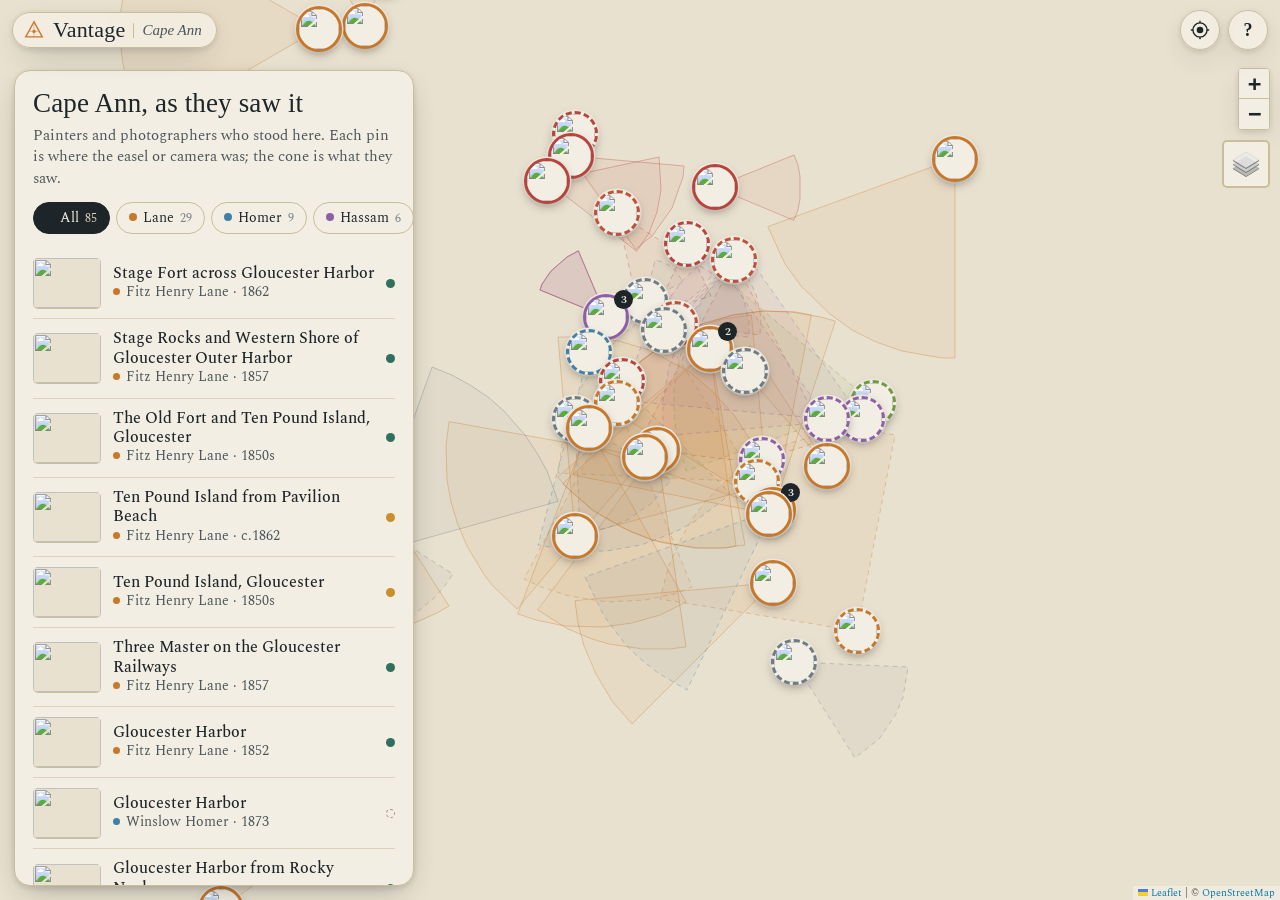
==== map.html @ b7e84fe4 "Publish 2026-11-02" ====
<!doctype html>
<html lang="en">
<head>
<meta charset="utf-8">
<meta name="viewport" content="width=device-width, initial-scale=1, viewport-fit=cover">
<meta name="theme-color" content="#f3eee3">
<meta name="apple-mobile-web-app-capable" content="yes">
<meta name="description" content="Walk Cape Ann to the spots where Fitz Henry Lane, Homer, Hassam and Hopper set up their easels, and ghost their pictures over the real view.">
<title>Vantage · Cape Ann</title>
<link rel="icon" href="icon.svg" type="image/svg+xml">
<link rel="preconnect" href="https://fonts.googleapis.com">
<link rel="preconnect" href="https://fonts.gstatic.com" crossorigin>
<link href="https://fonts.googleapis.com/css2?family=IM+Fell+English:ital@0;1&family=Spectral:ital,wght@0,400;0,500;0,600;1,400&display=swap" rel="stylesheet">
<link rel="stylesheet" href="lib/leaflet/leaflet.css">
<link rel="stylesheet" href="css/app.css">
</head>
<body class="engraving" data-sheet="peek">
<div id="map" aria-label="Map of painting vantage points"></div>

<header id="topbar">
  <a class="brand" href="./" title="Vantage — home">
    <svg viewBox="0 0 32 32" aria-hidden="true"><path d="M16 4 4 26h24Z" fill="none" stroke="currentColor" stroke-width="2"/><path d="M16 4v22M9 18h14" stroke="currentColor" stroke-width="1.2" opacity=".55"/><circle cx="16" cy="18" r="2.4" fill="currentColor"/></svg>
    <span class="name">Vantage</span><span class="region">Cape Ann</span>
  </a>
  <div class="tools">
    <button id="btnLocate" class="icon-btn" title="Find me" aria-label="Find my location">
      <svg viewBox="0 0 24 24"><circle cx="12" cy="12" r="4" fill="currentColor"/><circle cx="12" cy="12" r="8.5" fill="none" stroke="currentColor" stroke-width="1.6"/><path d="M12 1v3M12 20v3M1 12h3M20 12h3" stroke="currentColor" stroke-width="1.6"/></svg>
    </button>
    <button id="btnHelp" class="icon-btn" title="How this works" aria-label="How this works">?</button>
  </div>
</header>

<div id="banner" hidden></div>
<div id="toast" role="status" hidden></div>

<section id="sheet" data-state="peek">
  <button class="grab" id="grab" aria-label="Resize panel"><span></span></button>
  <div id="sheetBody"><p class="loading">Unrolling the charts…</p></div>
</section>

<!-- ghost / photo-match view -->
<section id="ar" hidden>
  <video id="arVideo" playsinline muted autoplay></video>
  <img id="arStill" alt="" hidden>
  <div id="arClip"><div id="arGhost"><img id="arImg" alt="" draggable="false"></div></div>
  <div id="arSplit" hidden><span></span></div>

  <div class="ar-top ar-ui">
    <button id="arClose" class="ar-btn" aria-label="Close">✕</button>
    <div class="ar-title"><b id="arTitle"></b><small id="arSub"></small></div>
    <button id="arCal" class="ar-btn" aria-label="Calibrate">
      <svg viewBox="0 0 24 24"><path d="M12 3v3M12 18v3M3 12h3M18 12h3" stroke="currentColor" stroke-width="1.8"/><circle cx="12" cy="12" r="5.5" fill="none" stroke="currentColor" stroke-width="1.8"/><circle cx="12" cy="12" r="1.6" fill="currentColor"/></svg>
    </button>
  </div>

  <div class="ar-guide ar-ui">
    <div class="g-row"><span id="arArrow" class="arrow">➤</span><span id="arDist"></span></div>
    <div class="tape"><i class="centre"></i><i id="tapeMark" class="mark idle"></i></div>
    <div id="arTurn" class="turn"></div>
    <div id="arHint" class="hint"></div>
  </div>

  <div class="ar-bottom ar-ui">
    <div class="seg" id="arMode"><button data-mode="ghost" class="on">Ghost</button><button data-mode="swipe">Swipe</button></div>
    <label class="op"><span>Fade</span><input id="arOpacity" type="range" min="5" max="100" aria-label="Painting opacity"></label>
    <div class="row">
      <button id="arPhoto" class="ar-small">Photo</button>
      <button id="arFreeze" class="ar-small">Hold</button>
      <button id="arShutter" class="shutter" aria-label="Save then-and-now image"></button>
      <button id="arFit" class="ar-small">Fit</button>
    </div>
    <p class="tip">Drag to move · pinch to size &amp; rotate · double-tap to reset</p>
  </div>

  <div id="arDrawer" class="ar-ui" hidden>
    <div class="dr-head"><h4>Field calibration</h4><button id="calClose" class="ar-btn small" aria-label="Close">✕</button></div>
    <p id="calStatus" class="cal-status"></p>
    <p class="cal-help">Stand where the picture lines up, match it to the scene, then save. Your GPS spot, compass bearing and the picture's angular width are recorded for this view.</p>
    <label class="rng">Camera field of view <output id="fovOut"></output><input type="range" id="camFov" min="40" max="110" step="1"></label>
    <label class="chk"><input type="checkbox" id="track"> Slide the picture with the compass</label>
    <div class="crop"><span>Trim frame edges</span>
      <div id="cropRow"><label>L<input type="range" min="0" max="25" step="0.5"></label><label>T<input type="range" min="0" max="25" step="0.5"></label><label>R<input type="range" min="0" max="25" step="0.5"></label><label>B<input type="range" min="0" max="25" step="0.5"></label></div>
    </div>
    <div class="dr-btns"><button id="calSave" class="pill">Save this alignment</button><button id="calReset" class="pill ghost">Reset</button></div>
    <button id="calExport" class="pill ghost wide">Export all calibrations (.json)</button>
  </div>
  <div id="arMsg" class="ar-ui" hidden></div>
  <div id="arFlash" hidden></div>
</section>

<!-- high-res viewer -->
<section id="viewer" hidden>
  <div id="vStage"><img id="vImg" alt="" draggable="false"></div>
  <div class="v-top"><span id="vCap"></span><button id="vClose" class="ar-btn" aria-label="Close">✕</button></div>
  <div class="v-bot"><span id="vInfo"></span><a id="vDownload" target="_blank" rel="noopener"></a></div>
</section>

<dialog id="help">
  <h2>How Vantage works</h2>
  <p>Each pin marks where an artist or photographer stood. The shaded cone shows which way they looked and roughly how wide their picture spans.</p>
  <ol>
    <li><b>Walk there.</b> Open a pin, tap <i>Walk there</i>, or just follow the distance readout.</li>
    <li><b>Ghost view.</b> The camera opens with the picture floating over it. Turn until the guide says you're facing the view. Fade or swipe between then and now.</li>
    <li><b>Photo match.</b> Take a photo, then line the picture up on it. This works on any connection and lets you fine-tune slowly.</li>
    <li><b>Save.</b> The round button saves a then-and-now image.</li>
  </ol>
  <h3>How sure is each pin?</h3>
  <p><i class="cdot conf-documented"></i> <b>Documented</b>: from a published viewpoint map or catalogue note, mostly the Cape Ann Museum's <a href="https://www.fitzhenrylaneonline.org/" target="_blank" rel="noopener">Fitz Henry Lane Online</a>.<br>
     <i class="cdot conf-inferred"></i> <b>Inferred</b>: worked out from the title and the lie of the land.<br>
     <i class="cdot conf-general"></i> <b>General</b>: the right area, but the exact spot is unknown.</p>
  <h3>Field calibration</h3>
  <p>When a picture lines up, tap ◎ in the ghost view and <i>Save this alignment</i>. That records your GPS position, the bearing and the picture's angular width on this phone. Export the file and drop it into <code>data/calibrations.json</code> on the server so every device gets the corrected pins.</p>
  <p><button class="pill ghost" id="helpExport">Export my calibrations</button></p>
  <h3>Camera, GPS and compass</h3>
  <p>Browsers only allow these on HTTPS pages. On the plain-HTTP homelab address, use <i>Photo match</i>, or open the Tailscale HTTPS address described in the README. Long-press the map to simulate standing somewhere.</p>
  <p class="small">Images come from Wikimedia Commons, all public domain. Pictures painted from a boat are marked; on private ground you can usually see the same scene from the road. Please respect property.</p>
  <p class="small"><a href="./">About Vantage</a> · free, public-domain art, CC BY data.</p>
  <button class="pill" id="helpClose">Close</button>
</dialog>

<input type="file" id="fileCapture" accept="image/*" capture="environment" hidden>
<input type="file" id="fileChoose" accept="image/*" hidden>
<script>
  // Opened straight from disk: browsers block module scripts and fetch() on file:// pages.
  if (location.protocol === "file:") {
    document.getElementById("sheetBody").innerHTML =
      '<p class="loading">This page has to come from a web server — browsers block its scripts and data when it’s opened as a file.<br><br>' +
      'Open <a href="https://herebe.art/map.html">herebe.art/map.html</a> (or the homelab copy at http://192.168.50.88:8888/vantage/map.html) instead.</p>';
  }
</script>
<script src="lib/leaflet/leaflet.js"></script>
<script type="module" src="js/app.js"></script>
</body>
</html>
---- lib/leaflet/leaflet.css ----
/* required styles */

.leaflet-pane,
.leaflet-tile,
.leaflet-marker-icon,
.leaflet-marker-shadow,
.leaflet-tile-container,
.leaflet-pane > svg,
.leaflet-pane > canvas,
.leaflet-zoom-box,
.leaflet-image-layer,
.leaflet-layer {
	position: absolute;
	left: 0;
	top: 0;
	}
.leaflet-container {
	overflow: hidden;
	}
.leaflet-tile,
.leaflet-marker-icon,
.leaflet-marker-shadow {
	-webkit-user-select: none;
	   -moz-user-select: none;
	        user-select: none;
	  -webkit-user-drag: none;
	}
/* Prevents IE11 from highlighting tiles in blue */
.leaflet-tile::selection {
	background: transparent;
}
/* Safari renders non-retina tile on retina better with this, but Chrome is worse */
.leaflet-safari .leaflet-tile {
	image-rendering: -webkit-optimize-contrast;
	}
/* hack that prevents hw layers "stretching" when loading new tiles */
.leaflet-safari .leaflet-tile-container {
	width: 1600px;
	height: 1600px;
	-webkit-transform-origin: 0 0;
	}
.leaflet-marker-icon,
.leaflet-marker-shadow {
	display: block;
	}
/* .leaflet-container svg: reset svg max-width decleration shipped in Joomla! (joomla.org) 3.x */
/* .leaflet-container img: map is broken in FF if you have max-width: 100% on tiles */
.leaflet-container .leaflet-overlay-pane svg {
	max-width: none !important;
	max-height: none !important;
	}
.leaflet-container .leaflet-marker-pane img,
.leaflet-container .leaflet-shadow-pane img,
.leaflet-container .leaflet-tile-pane img,
.leaflet-container img.leaflet-image-layer,
.leaflet-container .leaflet-tile {
	max-width: none !important;
	max-height: none !important;
	width: auto;
	padding: 0;
	}

.leaflet-container img.leaflet-tile {
	/* See: https://bugs.chromium.org/p/chromium/issues/detail?id=600120 */
	mix-blend-mode: plus-lighter;
}

.leaflet-container.leaflet-touch-zoom {
	-ms-touch-action: pan-x pan-y;
	touch-action: pan-x pan-y;
	}
.leaflet-container.leaflet-touch-drag {
	-ms-touch-action: pinch-zoom;
	/* Fallback for FF which doesn't support pinch-zoom */
	touch-action: none;
	touch-action: pinch-zoom;
}
.leaflet-container.leaflet-touch-drag.leaflet-touch-zoom {
	-ms-touch-action: none;
	touch-action: none;
}
.leaflet-container {
	-webkit-tap-highlight-color: transparent;
}
.leaflet-container a {
	-webkit-tap-highlight-color: rgba(51, 181, 229, 0.4);
}
.leaflet-tile {
	filter: inherit;
	visibility: hidden;
	}
.leaflet-tile-loaded {
	visibility: inherit;
	}
.leaflet-zoom-box {
	width: 0;
	height: 0;
	-moz-box-sizing: border-box;
	     box-sizing: border-box;
	z-index: 800;
	}
/* workaround for https://bugzilla.mozilla.org/show_bug.cgi?id=888319 */
.leaflet-overlay-pane svg {
	-moz-user-select: none;
	}

.leaflet-pane         { z-index: 400; }

.leaflet-tile-pane    { z-index: 200; }
.leaflet-overlay-pane { z-index: 400; }
.leaflet-shadow-pane  { z-index: 500; }
.leaflet-marker-pane  { z-index: 600; }
.leaflet-tooltip-pane   { z-index: 650; }
.leaflet-popup-pane   { z-index: 700; }

.leaflet-map-pane canvas { z-index: 100; }
.leaflet-map-pane svg    { z-index: 200; }

.leaflet-vml-shape {
	width: 1px;
	height: 1px;
	}
.lvml {
	behavior: url(#default#VML);
	display: inline-block;
	position: absolute;
	}


/* control positioning */

.leaflet-control {
	position: relative;
	z-index: 800;
	pointer-events: visiblePainted; /* IE 9-10 doesn't have auto */
	pointer-events: auto;
	}
.leaflet-top,
.leaflet-bottom {
	position: absolute;
	z-index: 1000;
	pointer-events: none;
	}
.leaflet-top {
	top: 0;
	}
.leaflet-right {
	right: 0;
	}
.leaflet-bottom {
	bottom: 0;
	}
.leaflet-left {
	left: 0;
	}
.leaflet-control {
	float: left;
	clear: both;
	}
.leaflet-right .leaflet-control {
	float: right;
	}
.leaflet-top .leaflet-control {
	margin-top: 10px;
	}
.leaflet-bottom .leaflet-control {
	margin-bottom: 10px;
	}
.leaflet-left .leaflet-control {
	margin-left: 10px;
	}
.leaflet-right .leaflet-control {
	margin-right: 10px;
	}


/* zoom and fade animations */

.leaflet-fade-anim .leaflet-popup {
	opacity: 0;
	-webkit-transition: opacity 0.2s linear;
	   -moz-transition: opacity 0.2s linear;
	        transition: opacity 0.2s linear;
	}
.leaflet-fade-anim .leaflet-map-pane .leaflet-popup {
	opacity: 1;
	}
.leaflet-zoom-animated {
	-webkit-transform-origin: 0 0;
	    -ms-transform-origin: 0 0;
	        transform-origin: 0 0;
	}
svg.leaflet-zoom-animated {
	will-change: transform;
}

.leaflet-zoom-anim .leaflet-zoom-animated {
	-webkit-transition: -webkit-transform 0.25s cubic-bezier(0,0,0.25,1);
	   -moz-transition:    -moz-transform 0.25s cubic-bezier(0,0,0.25,1);
	        transition:         transform 0.25s cubic-bezier(0,0,0.25,1);
	}
.leaflet-zoom-anim .leaflet-tile,
.leaflet-pan-anim .leaflet-tile {
	-webkit-transition: none;
	   -moz-transition: none;
	        transition: none;
	}

.leaflet-zoom-anim .leaflet-zoom-hide {
	visibility: hidden;
	}


/* cursors */

.leaflet-interactive {
	cursor: pointer;
	}
.leaflet-grab {
	cursor: -webkit-grab;
	cursor:    -moz-grab;
	cursor:         grab;
	}
.leaflet-crosshair,
.leaflet-crosshair .leaflet-interactive {
	cursor: crosshair;
	}
.leaflet-popup-pane,
.leaflet-control {
	cursor: auto;
	}
.leaflet-dragging .leaflet-grab,
.leaflet-dragging .leaflet-grab .leaflet-interactive,
.leaflet-dragging .leaflet-marker-draggable {
	cursor: move;
	cursor: -webkit-grabbing;
	cursor:    -moz-grabbing;
	cursor:         grabbing;
	}

/* marker & overlays interactivity */
.leaflet-marker-icon,
.leaflet-marker-shadow,
.leaflet-image-layer,
.leaflet-pane > svg path,
.leaflet-tile-container {
	pointer-events: none;
	}

.leaflet-marker-icon.leaflet-interactive,
.leaflet-image-layer.leaflet-interactive,
.leaflet-pane > svg path.leaflet-interactive,
svg.leaflet-image-layer.leaflet-interactive path {
	pointer-events: visiblePainted; /* IE 9-10 doesn't have auto */
	pointer-events: auto;
	}

/* visual tweaks */

.leaflet-container {
	background: #ddd;
	outline-offset: 1px;
	}
.leaflet-container a {
	color: #0078A8;
	}
.leaflet-zoom-box {
	border: 2px dotted #38f;
	background: rgba(255,255,255,0.5);
	}


/* general typography */
.leaflet-container {
	font-family: "Helvetica Neue", Arial, Helvetica, sans-serif;
	font-size: 12px;
	font-size: 0.75rem;
	line-height: 1.5;
	}


/* general toolbar styles */

.leaflet-bar {
	box-shadow: 0 1px 5px rgba(0,0,0,0.65);
	border-radius: 4px;
	}
.leaflet-bar a {
	background-color: #fff;
	border-bottom: 1px solid #ccc;
	width: 26px;
	height: 26px;
	line-height: 26px;
	display: block;
	text-align: center;
	text-decoration: none;
	color: black;
	}
.leaflet-bar a,
.leaflet-control-layers-toggle {
	background-position: 50% 50%;
	background-repeat: no-repeat;
	display: block;
	}
.leaflet-bar a:hover,
.leaflet-bar a:focus {
	background-color: #f4f4f4;
	}
.leaflet-bar a:first-child {
	border-top-left-radius: 4px;
	border-top-right-radius: 4px;
	}
.leaflet-bar a:last-child {
	border-bottom-left-radius: 4px;
	border-bottom-right-radius: 4px;
	border-bottom: none;
	}
.leaflet-bar a.leaflet-disabled {
	cursor: default;
	background-color: #f4f4f4;
	color: #bbb;
	}

.leaflet-touch .leaflet-bar a {
	width: 30px;
	height: 30px;
	line-height: 30px;
	}
.leaflet-touch .leaflet-bar a:first-child {
	border-top-left-radius: 2px;
	border-top-right-radius: 2px;
	}
.leaflet-touch .leaflet-bar a:last-child {
	border-bottom-left-radius: 2px;
	border-bottom-right-radius: 2px;
	}

/* zoom control */

.leaflet-control-zoom-in,
.leaflet-control-zoom-out {
	font: bold 18px 'Lucida Console', Monaco, monospace;
	text-indent: 1px;
	}

.leaflet-touch .leaflet-control-zoom-in, .leaflet-touch .leaflet-control-zoom-out  {
	font-size: 22px;
	}


/* layers control */

.leaflet-control-layers {
	box-shadow: 0 1px 5px rgba(0,0,0,0.4);
	background: #fff;
	border-radius: 5px;
	}
.leaflet-control-layers-toggle {
	background-image: url(images/layers.png);
	width: 36px;
	height: 36px;
	}
.leaflet-retina .leaflet-control-layers-toggle {
	background-image: url(images/layers-2x.png);
	background-size: 26px 26px;
	}
.leaflet-touch .leaflet-control-layers-toggle {
	width: 44px;
	height: 44px;
	}
.leaflet-control-layers .leaflet-control-layers-list,
.leaflet-control-layers-expanded .leaflet-control-layers-toggle {
	display: none;
	}
.leaflet-control-layers-expanded .leaflet-control-layers-list {
	display: block;
	position: relative;
	}
.leaflet-control-layers-expanded {
	padding: 6px 10px 6px 6px;
	color: #333;
	background: #fff;
	}
.leaflet-control-layers-scrollbar {
	overflow-y: scroll;
	overflow-x: hidden;
	padding-right: 5px;
	}
.leaflet-control-layers-selector {
	margin-top: 2px;
	position: relative;
	top: 1px;
	}
.leaflet-control-layers label {
	display: block;
	font-size: 13px;
	font-size: 1.08333em;
	}
.leaflet-control-layers-separator {
	height: 0;
	border-top: 1px solid #ddd;
	margin: 5px -10px 5px -6px;
	}

/* Default icon URLs */
.leaflet-default-icon-path { /* used only in path-guessing heuristic, see L.Icon.Default */
	background-image: url(images/marker-icon.png);
	}


/* attribution and scale controls */

.leaflet-container .leaflet-control-attribution {
	background: #fff;
	background: rgba(255, 255, 255, 0.8);
	margin: 0;
	}
.leaflet-control-attribution,
.leaflet-control-scale-line {
	padding: 0 5px;
	color: #333;
	line-height: 1.4;
	}
.leaflet-control-attribution a {
	text-decoration: none;
	}
.leaflet-control-attribution a:hover,
.leaflet-control-attribution a:focus {
	text-decoration: underline;
	}
.leaflet-attribution-flag {
	display: inline !important;
	vertical-align: baseline !important;
	width: 1em;
	height: 0.6669em;
	}
.leaflet-left .leaflet-control-scale {
	margin-left: 5px;
	}
.leaflet-bottom .leaflet-control-scale {
	margin-bottom: 5px;
	}
.leaflet-control-scale-line {
	border: 2px solid #777;
	border-top: none;
	line-height: 1.1;
	padding: 2px 5px 1px;
	white-space: nowrap;
	-moz-box-sizing: border-box;
	     box-sizing: border-box;
	background: rgba(255, 255, 255, 0.8);
	text-shadow: 1px 1px #fff;
	}
.leaflet-control-scale-line:not(:first-child) {
	border-top: 2px solid #777;
	border-bottom: none;
	margin-top: -2px;
	}
.leaflet-control-scale-line:not(:first-child):not(:last-child) {
	border-bottom: 2px solid #777;
	}

.leaflet-touch .leaflet-control-attribution,
.leaflet-touch .leaflet-control-layers,
.leaflet-touch .leaflet-bar {
	box-shadow: none;
	}
.leaflet-touch .leaflet-control-layers,
.leaflet-touch .leaflet-bar {
	border: 2px solid rgba(0,0,0,0.2);
	background-clip: padding-box;
	}


/* popup */

.leaflet-popup {
	position: absolute;
	text-align: center;
	margin-bottom: 20px;
	}
.leaflet-popup-content-wrapper {
	padding: 1px;
	text-align: left;
	border-radius: 12px;
	}
.leaflet-popup-content {
	margin: 13px 24px 13px 20px;
	line-height: 1.3;
	font-size: 13px;
	font-size: 1.08333em;
	min-height: 1px;
	}
.leaflet-popup-content p {
	margin: 17px 0;
	margin: 1.3em 0;
	}
.leaflet-popup-tip-container {
	width: 40px;
	height: 20px;
	position: absolute;
	left: 50%;
	margin-top: -1px;
	margin-left: -20px;
	overflow: hidden;
	pointer-events: none;
	}
.leaflet-popup-tip {
	width: 17px;
	height: 17px;
	padding: 1px;

	margin: -10px auto 0;
	pointer-events: auto;

	-webkit-transform: rotate(45deg);
	   -moz-transform: rotate(45deg);
	    -ms-transform: rotate(45deg);
	        transform: rotate(45deg);
	}
.leaflet-popup-content-wrapper,
.leaflet-popup-tip {
	background: white;
	color: #333;
	box-shadow: 0 3px 14px rgba(0,0,0,0.4);
	}
.leaflet-container a.leaflet-popup-close-button {
	position: absolute;
	top: 0;
	right: 0;
	border: none;
	text-align: center;
	width: 24px;
	height: 24px;
	font: 16px/24px Tahoma, Verdana, sans-serif;
	color: #757575;
	text-decoration: none;
	background: transparent;
	}
.leaflet-container a.leaflet-popup-close-button:hover,
.leaflet-container a.leaflet-popup-close-button:focus {
	color: #585858;
	}
.leaflet-popup-scrolled {
	overflow: auto;
	}

.leaflet-oldie .leaflet-popup-content-wrapper {
	-ms-zoom: 1;
	}
.leaflet-oldie .leaflet-popup-tip {
	width: 24px;
	margin: 0 auto;

	-ms-filter: "progid:DXImageTransform.Microsoft.Matrix(M11=0.70710678, M12=0.70710678, M21=-0.70710678, M22=0.70710678)";
	filter: progid:DXImageTransform.Microsoft.Matrix(M11=0.70710678, M12=0.70710678, M21=-0.70710678, M22=0.70710678);
	}

.leaflet-oldie .leaflet-control-zoom,
.leaflet-oldie .leaflet-control-layers,
.leaflet-oldie .leaflet-popup-content-wrapper,
.leaflet-oldie .leaflet-popup-tip {
	border: 1px solid #999;
	}


/* div icon */

.leaflet-div-icon {
	background: #fff;
	border: 1px solid #666;
	}


/* Tooltip */
/* Base styles for the element that has a tooltip */
.leaflet-tooltip {
	position: absolute;
	padding: 6px;
	background-color: #fff;
	border: 1px solid #fff;
	border-radius: 3px;
	color: #222;
	white-space: nowrap;
	-webkit-user-select: none;
	-moz-user-select: none;
	-ms-user-select: none;
	user-select: none;
	pointer-events: none;
	box-shadow: 0 1px 3px rgba(0,0,0,0.4);
	}
.leaflet-tooltip.leaflet-interactive {
	cursor: pointer;
	pointer-events: auto;
	}
.leaflet-tooltip-top:before,
.leaflet-tooltip-bottom:before,
.leaflet-tooltip-left:before,
.leaflet-tooltip-right:before {
	position: absolute;
	pointer-events: none;
	border: 6px solid transparent;
	background: transparent;
	content: "";
	}

/* Directions */

.leaflet-tooltip-bottom {
	margin-top: 6px;
}
.leaflet-tooltip-top {
	margin-top: -6px;
}
.leaflet-tooltip-bottom:before,
.leaflet-tooltip-top:before {
	left: 50%;
	margin-left: -6px;
	}
.leaflet-tooltip-top:before {
	bottom: 0;
	margin-bottom: -12px;
	border-top-color: #fff;
	}
.leaflet-tooltip-bottom:before {
	top: 0;
	margin-top: -12px;
	margin-left: -6px;
	border-bottom-color: #fff;
	}
.leaflet-tooltip-left {
	margin-left: -6px;
}
.leaflet-tooltip-right {
	margin-left: 6px;
}
.leaflet-tooltip-left:before,
.leaflet-tooltip-right:before {
	top: 50%;
	margin-top: -6px;
	}
.leaflet-tooltip-left:before {
	right: 0;
	margin-right: -12px;
	border-left-color: #fff;
	}
.leaflet-tooltip-right:before {
	left: 0;
	margin-left: -12px;
	border-right-color: #fff;
	}

/* Printing */

@media print {
	/* Prevent printers from removing background-images of controls. */
	.leaflet-control {
		-webkit-print-color-adjust: exact;
		print-color-adjust: exact;
		}
	}
---- css/app.css ----
/* Vantage — Cape Ann.  Lithograph paper, harbor ink, luminist amber. */
:root {
  --paper: #f3eee3;
  --paper-2: #e9e1cf;
  --paper-3: #ddd2ba;
  --ink: #1d2529;
  --ink-2: #4b5559;
  --ink-3: #7b8285;
  --rule: #cbbd9c;
  --amber: #c8782a;
  --teal: #2f5d62;
  --doc: #2f6f5e;
  --inf: #c88f2a;
  --gen: #9a9284;
  --shadow: 0 10px 30px -12px rgba(29, 37, 41, .45), 0 2px 6px rgba(29, 37, 41, .12);
  --display: "IM Fell English", "Iowan Old Style", Georgia, serif;
  --body: "Spectral", "Iowan Old Style", Georgia, serif;
  --safe-t: env(safe-area-inset-top, 0px);
  --safe-b: env(safe-area-inset-bottom, 0px);
  color-scheme: light;
}
@media (prefers-color-scheme: dark) {
  :root {
    --paper: #1c2022; --paper-2: #252a2c; --paper-3: #30373a;
    --ink: #ece5d6; --ink-2: #c3bcad; --ink-3: #8f9294; --rule: #4a4538;
    --doc: #6fb39d; --inf: #e2a94d; --gen: #8d8a83;
    color-scheme: dark;
  }
}
* { box-sizing: border-box; }
html, body { margin: 0; height: 100%; background: var(--paper); color: var(--ink); font: 16px/1.45 var(--body); -webkit-text-size-adjust: 100%; }
button { font: inherit; color: inherit; cursor: pointer; }
a { color: var(--teal); }
@media (prefers-color-scheme: dark) { a { color: #8cc3c8; } }
[hidden] { display: none !important; }

/* ── map ── */
#map { position: fixed; inset: 0; background: var(--paper-2); }
body.engraving .leaflet-tile-pane { filter: sepia(.42) saturate(.62) contrast(.96) brightness(1.03); }
@media (prefers-color-scheme: dark) { body.engraving .leaflet-tile-pane { filter: sepia(.4) saturate(.5) brightness(.78) contrast(1.05); } }
.leaflet-container { font: 13px var(--body); }
.leaflet-top.leaflet-right { top: calc(58px + var(--safe-t)); }
.leaflet-control-zoom a, .leaflet-control-layers { background: var(--paper) !important; color: var(--ink) !important; border-color: var(--rule) !important; }
.leaflet-bar { border: 1px solid var(--rule) !important; box-shadow: var(--shadow) !important; }
.leaflet-control-attribution { background: color-mix(in srgb, var(--paper) 80%, transparent) !important; font-size: 10px; }
body[data-sheet="peek"] .leaflet-bottom { bottom: 46vh; }
body[data-sheet="full"] .leaflet-bottom { bottom: 88vh; }
body[data-sheet="mini"] .leaflet-bottom { bottom: 128px; }
.cone { transition: opacity .2s; }

.pin-wrap { background: none; border: 0; }
.pin { --c: var(--amber); position: relative; width: 46px; height: 46px; border-radius: 50%; border: 3px solid var(--c); background: var(--paper);
  box-shadow: 0 4px 12px -4px rgba(0,0,0,.55), 0 0 0 1.5px var(--paper); transition: transform .15s; }
.leaflet-marker-pane .pin img { width: 100% !important; height: 100% !important; object-fit: cover; border-radius: 50%; display: block; }
.pin.square, .leaflet-marker-pane .pin.square img { border-radius: 9px; }
.pin.conf-general { border-style: dashed; }
.pin.sel { transform: scale(1.22); box-shadow: 0 0 0 4px color-mix(in srgb, var(--c) 35%, transparent), 0 8px 18px -6px rgba(0,0,0,.6); z-index: 5; }
.pin b { position: absolute; top: -7px; right: -7px; min-width: 19px; height: 19px; padding: 0 5px; border-radius: 10px; background: var(--ink); color: var(--paper);
  font: 600 11px/19px var(--body); text-align: center; }
.pin i { position: absolute; bottom: -5px; right: -5px; width: 17px; height: 17px; border-radius: 50%; background: var(--doc); color: #fff; font: 700 10px/17px var(--body); text-align: center; font-style: normal; }
body.far .pin { width: 34px; height: 34px; border-width: 2px; }
body.far .pin b { transform: scale(.85); }

.me-wrap { background: none; border: 0; }
.me { position: relative; width: 40px; height: 40px; }
.me .dot { position: absolute; left: 13px; top: 13px; width: 14px; height: 14px; border-radius: 50%; background: var(--teal); border: 2.5px solid #fff; box-shadow: 0 0 0 1px rgba(0,0,0,.25); z-index: 2; }
.me.sim .dot { background: var(--amber); }
.me .beam { position: absolute; inset: -18px; border-radius: 50%; transform-origin: 50% 50%;
  background: conic-gradient(from -24deg, rgba(47,93,98,.42), rgba(47,93,98,0) 48deg, transparent 0); }

/* ── top bar ── */
#topbar { position: fixed; z-index: 1000; top: calc(10px + var(--safe-t)); left: 12px; right: 12px; display: flex; justify-content: space-between; align-items: center; pointer-events: none; }
#topbar > * { pointer-events: auto; }
.brand { display: flex; align-items: center; gap: 8px; padding: 6px 14px 6px 10px; border-radius: 999px; background: color-mix(in srgb, var(--paper) 90%, transparent);
  backdrop-filter: blur(8px); -webkit-backdrop-filter: blur(8px); box-shadow: var(--shadow); color: var(--ink); text-decoration: none; border: 1px solid var(--rule); }
.brand svg { width: 22px; height: 22px; color: var(--amber); }
.brand .name { font: 22px/1 var(--display); letter-spacing: .01em; }
.brand .region { font: italic 15px/1 var(--display); color: var(--ink-2); padding-left: 8px; border-left: 1px solid var(--rule); }
.tools { display: flex; gap: 8px; }
.icon-btn { width: 40px; height: 40px; border-radius: 50%; border: 1px solid var(--rule); background: color-mix(in srgb, var(--paper) 90%, transparent);
  backdrop-filter: blur(8px); -webkit-backdrop-filter: blur(8px); box-shadow: var(--shadow); display: grid; place-items: center; font: 600 18px var(--display); padding: 0; }
.icon-btn svg { width: 20px; height: 20px; }
#btnLocate.live { color: var(--teal); }

#banner { position: fixed; z-index: 1001; top: calc(62px + var(--safe-t)); left: 12px; right: 12px; max-width: 640px; margin: 0 auto; padding: 10px 40px 10px 14px;
  border-radius: 12px; background: color-mix(in srgb, var(--amber) 16%, var(--paper)); border: 1px solid color-mix(in srgb, var(--amber) 45%, var(--rule)); box-shadow: var(--shadow); font-size: 14px; }
#banner .x { position: absolute; right: 8px; top: 8px; border: 0; background: none; font-size: 16px; color: var(--ink-2); }
#toast { position: fixed; z-index: 2600; top: calc(62px + var(--safe-t)); left: 50%; transform: translateX(-50%); width: min(92vw, 460px); padding: 12px 14px; border-radius: 12px;
  background: var(--ink); color: var(--paper); box-shadow: var(--shadow); font-size: 15px; }
#toast .pill { display: inline-block; margin-top: 10px; background: var(--paper); color: var(--ink); border-color: var(--paper); font-weight: 600; }

/* ── sheet ── */
#sheet { position: fixed; z-index: 900; left: 0; right: 0; bottom: 0; height: 46vh; background: var(--paper); border-top: 1px solid var(--rule);
  border-radius: 18px 18px 0 0; box-shadow: 0 -12px 30px -16px rgba(0,0,0,.45); transition: height .25s ease; display: flex; flex-direction: column; }
#sheet[data-state="full"] { height: 88vh; }
#sheet[data-state="mini"] { height: 128px; }
.grab { flex: none; height: 26px; border: 0; background: none; display: grid; place-items: center; width: 100%; }
.grab span { width: 44px; height: 5px; border-radius: 3px; background: var(--rule); }
#sheetBody { flex: 1; overflow-y: auto; padding: 0 18px calc(20px + var(--safe-b)); overscroll-behavior: contain; }
.loading { color: var(--ink-3); font-style: italic; }
@media (min-width: 900px) {
  #sheet, #sheet[data-state] { top: calc(70px + var(--safe-t)); left: 14px; bottom: 14px; right: auto; width: 400px; height: auto; border-radius: 16px; border: 1px solid var(--rule); box-shadow: var(--shadow); }
  .grab { display: none; }
  #sheetBody { padding-top: 16px; }
  body[data-sheet] .leaflet-bottom { bottom: 0; }
}

.sheet-head h1 { font: 27px/1.1 var(--display); margin: 2px 0 6px; letter-spacing: .005em; }
.lede { margin: 0 0 12px; color: var(--ink-2); font-size: 15px; }
.chips { display: flex; gap: 6px; overflow-x: auto; padding-bottom: 10px; margin: 0 -18px 4px; padding-left: 18px; padding-right: 18px; scrollbar-width: none; }
.chip { --c: var(--ink); flex: none; border: 1px solid var(--rule); background: var(--paper); border-radius: 999px; padding: 5px 12px; font-size: 14px; white-space: nowrap; }
.chip::before { content: ""; display: inline-block; width: 8px; height: 8px; border-radius: 50%; background: var(--c); margin-right: 6px; vertical-align: 1px; }
.chip small { color: var(--ink-3); margin-left: 2px; }
.chip.on { background: var(--ink); color: var(--paper); border-color: var(--ink); }
.chip.on small { color: var(--paper-3); }

.list { list-style: none; margin: 0; padding: 0; }
.list li + li { border-top: 1px solid color-mix(in srgb, var(--rule) 55%, transparent); }
.row { display: grid; grid-template-columns: 68px 1fr auto; gap: 12px; align-items: center; width: 100%; text-align: left; padding: 10px 0; border: 0; background: none; }
.row img { width: 68px; height: 50px; object-fit: cover; border-radius: 5px; background: var(--paper-2); box-shadow: 0 1px 0 var(--rule); }
.row .txt { display: flex; flex-direction: column; min-width: 0; }
.row .txt b { font-weight: 500; font-size: 15.5px; line-height: 1.25; }
.by { --c: var(--amber); font-size: 13.5px; color: var(--ink-2); }
.by::before { content: ""; display: inline-block; width: 7px; height: 7px; border-radius: 50%; background: var(--c); margin-right: 6px; vertical-align: 1px; }
.row .side { display: flex; flex-direction: column; align-items: flex-end; gap: 6px; }
.row em { font-style: normal; font-size: 13px; color: var(--ink-2); font-variant-numeric: tabular-nums; }
.row:hover .txt b { text-decoration: underline; text-decoration-color: var(--rule); }
.cdot { display: inline-block; width: 9px; height: 9px; border-radius: 50%; vertical-align: 0; }
.cdot.conf-documented { background: var(--doc); }
.cdot.conf-inferred { background: var(--inf); }
.cdot.conf-general { border: 1.5px dashed var(--gen); }
.foot { font-size: 13px; color: var(--ink-3); margin-top: 18px; }
.linkish { border: 0; background: none; padding: 0; color: var(--teal); text-decoration: underline; font-size: inherit; }

/* detail */
.detail { --c: var(--amber); }
.back { border: 0; background: none; padding: 2px 0 10px; color: var(--ink-2); font-size: 14px; }
.hero { margin: 0; position: relative; cursor: zoom-in; }
.hero img { width: 100%; max-height: 42vh; object-fit: contain; display: block; border-radius: 6px; background: var(--paper-2);
  box-shadow: 0 0 0 1px var(--rule), 0 12px 24px -16px rgba(0,0,0,.55); }
.hero figcaption { font-size: 12.5px; color: var(--ink-3); margin-top: 6px; }
.detail h2 { font: 27px/1.12 var(--display); margin: 12px 0 6px; }
.meta { margin: 0 0 12px; color: var(--ink-2); font-size: 15px; }
.meta .artist { color: var(--ink); font-weight: 600; border-bottom: 2px solid var(--c); }
.meta .life { font-size: 13px; color: var(--ink-3); }
.meta .coll { font-style: italic; }
.actions { display: flex; flex-wrap: wrap; gap: 8px; margin: 4px 0 6px; }
.btn { border: 1px solid var(--rule); background: var(--paper); border-radius: 10px; padding: 9px 14px; font-size: 15px; text-decoration: none; color: var(--ink); }
.btn.primary { background: var(--ink); color: var(--paper); border-color: var(--ink); font-weight: 600; }
.btn:active { transform: translateY(1px); }
.where { min-height: 1.2em; margin: 4px 0 10px; font-size: 15px; }
.conf-box { border-left: 3px solid var(--gen); padding: 6px 0 6px 12px; margin: 10px 0; font-size: 14.5px; }
.conf-box.conf-documented { border-color: var(--doc); }
.conf-box.conf-inferred { border-color: var(--inf); }
.conf-box span { color: var(--ink-2); }
.conf-box small { color: var(--ink-3); }
.conf-box .cal { color: var(--doc); font-weight: 600; }
.note { margin: 10px 0 4px; }
.dir { margin: 0 0 12px; color: var(--ink-2); font-size: 14.5px; }
.blurb { font-style: italic; color: var(--ink-2); border-top: 1px solid var(--rule); padding-top: 12px; }
.stack h3 { font: 19px var(--display); margin: 16px 0 4px; }
.row.mini { grid-template-columns: 56px 1fr; padding: 6px 0; }
.row.mini img { width: 56px; height: 42px; }
.facts { display: grid; grid-template-columns: auto 1fr; gap: 4px 12px; font-size: 13px; color: var(--ink-2); border-top: 1px solid var(--rule); padding-top: 12px; margin-top: 16px; }
.facts dt { font-weight: 600; color: var(--ink); }
.facts dd { margin: 0; word-break: break-word; }
.links { display: flex; flex-wrap: wrap; gap: 6px 14px; font-size: 14px; }

.pill { border: 1px solid var(--ink); background: var(--ink); color: var(--paper); border-radius: 999px; padding: 7px 14px; font-size: 14px; }
.pill.ghost { background: transparent; color: inherit; border-color: currentColor; }
.pill.wide { width: 100%; margin-top: 8px; }
.sim-pop .leaflet-popup-content { margin: 10px; }

/* help */
dialog#help { width: min(560px, 92vw); max-height: 86vh; border: 1px solid var(--rule); border-radius: 16px; background: var(--paper); color: var(--ink); padding: 22px 24px; box-shadow: var(--shadow); }
dialog#help::backdrop { background: rgba(20, 24, 26, .45); }
dialog#help h2 { font: 28px var(--display); margin: 0 0 8px; }
dialog#help h3 { font: 20px var(--display); margin: 18px 0 4px; }
dialog#help ol { padding-left: 20px; }
dialog#help li { margin-bottom: 6px; }
dialog#help .small { font-size: 13px; color: var(--ink-3); }
code { font-size: .9em; background: var(--paper-2); padding: 1px 5px; border-radius: 4px; }
.fatal { position: fixed; inset: auto 12px 12px; z-index: 3000; background: #8b2d23; color: #fff; padding: 12px 14px; border-radius: 10px; }

/* ── ghost view ── */
#ar { position: fixed; inset: 0; z-index: 2000; background: #000; overflow: hidden; touch-action: none; user-select: none; -webkit-user-select: none; color: #f4efe4; }
#arVideo, #arStill { position: absolute; inset: 0; width: 100%; height: 100%; object-fit: cover; }
#arStill.contain { object-fit: contain; }
#arClip { position: absolute; inset: 0; pointer-events: none; }
#arGhost { position: absolute; left: 0; top: 0; overflow: hidden; transform-origin: 50% 50%; will-change: transform; box-shadow: 0 0 0 1px rgba(255,255,255,.25); }
#arImg { position: absolute; left: 0; top: 0; max-width: none; pointer-events: none; -webkit-user-drag: none; }
#arSplit { position: absolute; top: 0; bottom: 0; width: 48px; margin-left: -24px; touch-action: none; cursor: ew-resize; z-index: 3; }
#arSplit::before { content: ""; position: absolute; left: 23px; top: 0; bottom: 0; width: 2px; background: rgba(255,255,255,.9); box-shadow: 0 0 6px rgba(0,0,0,.6); }
#arSplit span { position: absolute; left: 6px; top: 50%; width: 36px; height: 36px; margin-top: -18px; border-radius: 50%; background: #f4efe4; box-shadow: 0 2px 10px rgba(0,0,0,.5); }
#arSplit span::before { content: "‹ ›"; position: absolute; inset: 0; display: grid; place-items: center; color: #1d2529; font: 700 15px var(--body); }
.glass { background: rgba(14, 17, 19, .55); backdrop-filter: blur(10px); -webkit-backdrop-filter: blur(10px); }
.ar-top { position: absolute; z-index: 4; top: calc(10px + var(--safe-t)); left: 10px; right: 10px; display: flex; align-items: center; gap: 10px; }
.ar-btn { flex: none; width: 42px; height: 42px; border-radius: 50%; border: 1px solid rgba(255,255,255,.25); background: rgba(14,17,19,.55); color: #f4efe4;
  backdrop-filter: blur(10px); -webkit-backdrop-filter: blur(10px); display: grid; place-items: center; font-size: 17px; padding: 0; }
.ar-btn svg { width: 22px; height: 22px; }
.ar-btn.small { width: 32px; height: 32px; font-size: 14px; }
.ar-title { flex: 1; min-width: 0; text-align: center; text-shadow: 0 1px 6px rgba(0,0,0,.8); }
.ar-title b { display: block; font: 19px/1.15 var(--display); white-space: nowrap; overflow: hidden; text-overflow: ellipsis; }
.ar-title small { font-size: 13px; opacity: .85; }
.ar-guide { position: absolute; z-index: 4; top: calc(64px + var(--safe-t)); left: 50%; transform: translateX(-50%); width: min(340px, 86vw); padding: 8px 12px 9px;
  border-radius: 14px; background: rgba(14,17,19,.55); backdrop-filter: blur(10px); -webkit-backdrop-filter: blur(10px); text-align: center; font-size: 14px; }
.g-row { display: flex; justify-content: center; align-items: center; gap: 8px; }
.arrow { display: inline-block; color: var(--amber); transition: transform .2s; transform-origin: 50% 50%; }
.arrow { rotate: -90deg; }
.tape { position: relative; height: 16px; margin: 6px 4px 4px; border-radius: 8px;
  background: repeating-linear-gradient(90deg, rgba(255,255,255,.28) 0 1px, transparent 1px 7.66%), rgba(255,255,255,.07); }
.tape .centre { position: absolute; left: 50%; top: -3px; bottom: -3px; width: 2px; margin-left: -1px; background: #fff; }
.tape .mark { position: absolute; top: 2px; width: 12px; height: 12px; margin-left: -6px; border-radius: 50%; background: var(--amber); box-shadow: 0 0 0 2px rgba(0,0,0,.35); transition: left .15s linear; }
.tape .mark.idle { opacity: .35; }
.turn { font: 18px/1.2 var(--display); }
.hint { font-size: 12.5px; color: #f1d7a8; }
.hint:empty { display: none; }
.ar-bottom { position: absolute; z-index: 4; left: 50%; bottom: calc(12px + var(--safe-b)); transform: translateX(-50%); width: min(420px, 94vw); padding: 10px 14px 8px;
  border-radius: 18px; background: rgba(14,17,19,.55); backdrop-filter: blur(10px); -webkit-backdrop-filter: blur(10px); }
.seg { display: flex; background: rgba(255,255,255,.1); border-radius: 10px; padding: 3px; }
.seg button { flex: 1; border: 0; background: none; color: #f4efe4; padding: 6px; border-radius: 8px; font-size: 14px; }
.seg button.on { background: #f4efe4; color: #1d2529; font-weight: 600; }
.op { display: flex; align-items: center; gap: 10px; margin: 8px 2px 4px; font-size: 13px; }
.op input { flex: 1; accent-color: var(--amber); }
.ar-bottom .row { display: flex; align-items: center; justify-content: space-between; gap: 6px; padding: 4px 0; grid-template-columns: none; }
.ar-small { min-width: 62px; border: 1px solid rgba(255,255,255,.28); background: rgba(255,255,255,.08); color: #f4efe4; border-radius: 10px; padding: 8px 10px; font-size: 14px; }
.shutter { width: 62px; height: 62px; border-radius: 50%; border: 4px solid #f4efe4; background: rgba(244,239,228,.25); box-shadow: inset 0 0 0 3px rgba(0,0,0,.4); padding: 0; }
.shutter:active { background: #f4efe4; }
.tip { margin: 2px 0 0; text-align: center; font-size: 11.5px; opacity: .7; }
#arDrawer { position: absolute; z-index: 6; left: 50%; bottom: calc(12px + var(--safe-b)); transform: translateX(-50%); width: min(420px, 94vw); max-height: 74vh; overflow-y: auto;
  padding: 12px 16px 14px; border-radius: 18px; background: rgba(14,17,19,.86); backdrop-filter: blur(12px); -webkit-backdrop-filter: blur(12px); font-size: 14px; }
.dr-head { display: flex; justify-content: space-between; align-items: center; }
#arDrawer h4 { font: 21px var(--display); margin: 0; }
.cal-status { font-size: 12.5px; color: #cfe3d9; margin: 6px 0; }
.cal-help { font-size: 13px; opacity: .8; margin: 6px 0 10px; }
.rng { display: block; margin: 8px 0; }
.rng output { float: right; font-variant-numeric: tabular-nums; }
.rng input, .crop input { width: 100%; accent-color: var(--amber); }
.chk { display: flex; gap: 8px; align-items: center; margin: 8px 0; }
.chk input { accent-color: var(--amber); width: 18px; height: 18px; }
.crop { margin: 8px 0; }
#cropRow { display: grid; grid-template-columns: repeat(4, 1fr); gap: 8px; font-size: 12px; }
#cropRow label { display: flex; flex-direction: column; }
.dr-btns { display: flex; gap: 8px; margin-top: 10px; }
#arDrawer .pill { background: #f4efe4; color: #1d2529; border-color: #f4efe4; }
#arDrawer .pill.ghost { background: transparent; color: #f4efe4; border-color: rgba(244,239,228,.6); }
#arMsg { position: absolute; z-index: 5; left: 50%; top: 50%; transform: translate(-50%, -50%); width: min(360px, 88vw); padding: 16px 18px; border-radius: 16px; background: rgba(14,17,19,.86); text-align: center; }
#arMsg .pill { background: #f4efe4; color: #1d2529; border-color: #f4efe4; margin: 4px 2px; }
#arMsg .pill.ghost { background: transparent; color: #f4efe4; border-color: rgba(244,239,228,.6); }
#arFlash { position: absolute; z-index: 7; left: 50%; top: 45%; transform: translateX(-50%); padding: 10px 16px; border-radius: 12px; background: rgba(14,17,19,.85); font-size: 15px; }
body.ar-open #sheet, body.ar-open #topbar { visibility: hidden; }

/* ── viewer ── */
#viewer { position: fixed; inset: 0; z-index: 2100; background: #0d0f10; color: #f4efe4; }
#vStage { position: absolute; inset: 0; overflow: hidden; touch-action: none; cursor: grab; }
#vImg { position: absolute; left: 0; top: 0; transform-origin: 0 0; max-width: none; user-select: none; -webkit-user-drag: none; image-rendering: auto; }
.v-top { position: absolute; top: calc(10px + var(--safe-t)); left: 12px; right: 12px; display: flex; justify-content: space-between; align-items: center; gap: 12px; text-shadow: 0 1px 6px #000; }
.v-top #vCap { font: 18px/1.2 var(--display); }
.v-bot { position: absolute; bottom: calc(12px + var(--safe-b)); left: 12px; right: 12px; display: flex; justify-content: space-between; align-items: center; font-size: 13px; opacity: .9; }
.v-bot a { color: #f4efe4; background: rgba(255,255,255,.12); padding: 7px 12px; border-radius: 999px; text-decoration: none; }

@media (prefers-reduced-motion: reduce) { #sheet, .pin, .tape .mark, .arrow { transition: none; } }
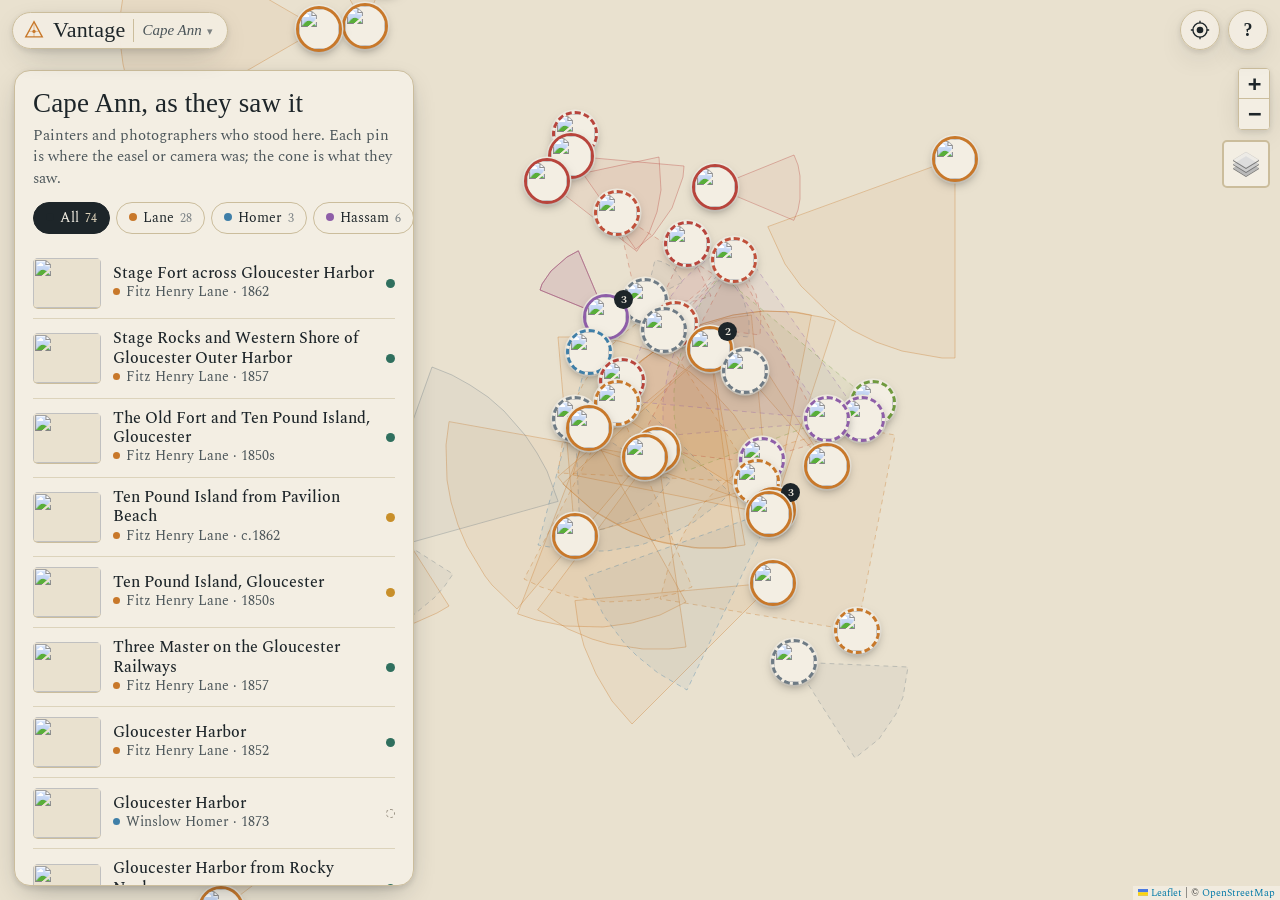
==== commit f80e9486: "Publish 2026-11-04" ====
--- a/map.html
+++ b/map.html
@@ -18,10 +18,13 @@
 <div id="map" aria-label="Map of painting vantage points"></div>
 
 <header id="topbar">
-  <a class="brand" href="./" title="Vantage — home">
+  <div class="brand">
+  <a class="home" href="./" title="Vantage — home">
     <svg viewBox="0 0 32 32" aria-hidden="true"><path d="M16 4 4 26h24Z" fill="none" stroke="currentColor" stroke-width="2"/><path d="M16 4v22M9 18h14" stroke="currentColor" stroke-width="1.2" opacity=".55"/><circle cx="16" cy="18" r="2.4" fill="currentColor"/></svg>
-    <span class="name">Vantage</span><span class="region">Cape Ann</span>
+    <span class="name">Vantage</span>
   </a>
+  <button id="btnRegion" class="region" title="Switch region" aria-label="Switch region">Cape Ann</button>
+  </div>
   <div class="tools">
     <button id="btnLocate" class="icon-btn" title="Find me" aria-label="Find my location">
       <svg viewBox="0 0 24 24"><circle cx="12" cy="12" r="4" fill="currentColor"/><circle cx="12" cy="12" r="8.5" fill="none" stroke="currentColor" stroke-width="1.6"/><path d="M12 1v3M12 20v3M1 12h3M20 12h3" stroke="currentColor" stroke-width="1.6"/></svg>
--- a/css/app.css
+++ b/css/app.css
@@ -75,7 +75,10 @@
   backdrop-filter: blur(8px); -webkit-backdrop-filter: blur(8px); box-shadow: var(--shadow); color: var(--ink); text-decoration: none; border: 1px solid var(--rule); }
 .brand svg { width: 22px; height: 22px; color: var(--amber); }
 .brand .name { font: 22px/1 var(--display); letter-spacing: .01em; }
-.brand .region { font: italic 15px/1 var(--display); color: var(--ink-2); padding-left: 8px; border-left: 1px solid var(--rule); }
+.brand .home { display: flex; align-items: center; gap: 8px; color: inherit; text-decoration: none; }
+.brand .region { font: italic 15px/1 var(--display); color: var(--ink-2); padding: 4px 0 4px 8px; border: 0; border-left: 1px solid var(--rule); background: none; cursor: pointer; }
+.brand .region .caret { font-style: normal; font-size: 11px; margin-left: 5px; opacity: .7; }
+.brand .region:hover { color: var(--ink); }
 .tools { display: flex; gap: 8px; }
 .icon-btn { width: 40px; height: 40px; border-radius: 50%; border: 1px solid var(--rule); background: color-mix(in srgb, var(--paper) 90%, transparent);
   backdrop-filter: blur(8px); -webkit-backdrop-filter: blur(8px); box-shadow: var(--shadow); display: grid; place-items: center; font: 600 18px var(--display); padding: 0; }
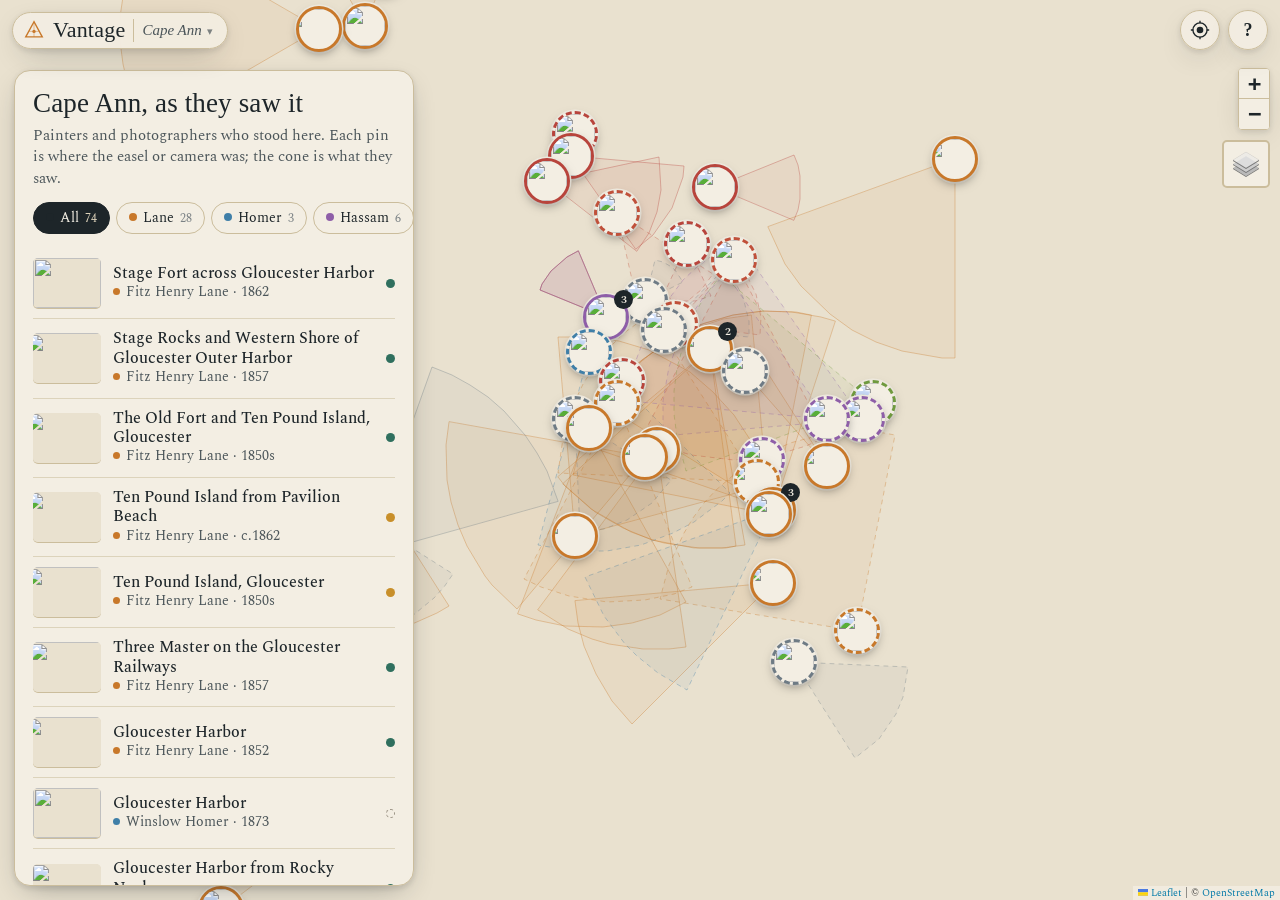
==== commit 15993bfc: "Publish 2026-11-04" ====
--- a/map.html
+++ b/map.html
@@ -117,7 +117,7 @@
   <h3>Camera, GPS and compass</h3>
   <p>Browsers only allow these on HTTPS pages. On the plain-HTTP homelab address, use <i>Photo match</i>, or open the Tailscale HTTPS address described in the README. Long-press the map to simulate standing somewhere.</p>
   <p class="small">Images come from Wikimedia Commons, all public domain. Pictures painted from a boat are marked; on private ground you can usually see the same scene from the road. Please respect property.</p>
-  <p class="small"><a href="./">About Vantage</a> · free, public-domain art, CC BY data.</p>
+  <p class="small"><a href="./">About Vantage</a> · free, public-domain art, CC BY data · <a href="mailto:info@herebe.art">info@herebe.art</a></p>
   <button class="pill" id="helpClose">Close</button>
 </dialog>
 
--- a/css/app.css
+++ b/css/app.css
@@ -164,6 +164,12 @@
 .stack h3 { font: 19px var(--display); margin: 16px 0 4px; }
 .row.mini { grid-template-columns: 56px 1fr; padding: 6px 0; }
 .row.mini img { width: 56px; height: 42px; }
+/* clipping box for cropped thumbnails (see thumbImg in app.js) */
+.tb { position: relative; display: block; overflow: hidden; flex: none; }
+.pin .tb { position: absolute; inset: 0; border-radius: 50%; }
+.pin.square .tb { border-radius: 9px; }
+.row .tb { width: 68px; height: 50px; border-radius: 5px; background: var(--paper-2); box-shadow: 0 1px 0 var(--rule); }
+.row.mini .tb { width: 56px; height: 42px; }
 .facts { display: grid; grid-template-columns: auto 1fr; gap: 4px 12px; font-size: 13px; color: var(--ink-2); border-top: 1px solid var(--rule); padding-top: 12px; margin-top: 16px; }
 .facts dt { font-weight: 600; color: var(--ink); }
 .facts dd { margin: 0; word-break: break-word; }
